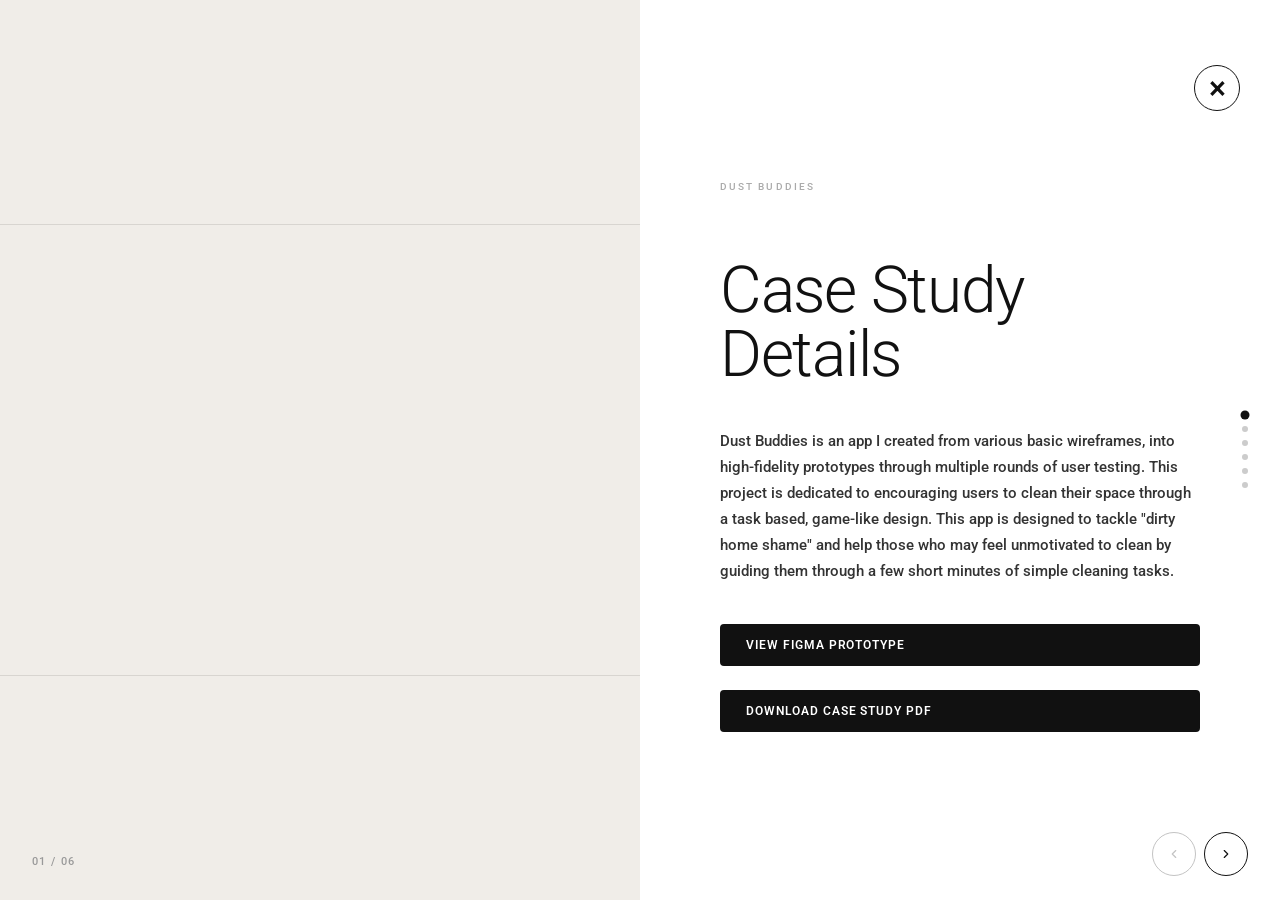
==== projects/Dust-Buddies-Project/index.html @ f3fc4894 "Allstate Firewall Commit" ====
﻿<!doctype html>
<html lang="en">
  <head>
    <meta charset="UTF-8">
    <meta name="viewport" content="width=device-width,initial-scale=1">
    <script>
      try {
        if (sessionStorage.getItem('pixelTransitionPending') === '1') {
          document.documentElement.classList.add('pixel-transition-preload');
        }
      } catch (e) {}
    </script>
    <meta
      name="description"
      content="Dust Buddies case study from Amodino, including background, UX insights, recommendations, and outcomes.">
    <link rel="icon" href="../../images/amodino-logo.svg">
    <link rel="preconnect" href="https://fonts.googleapis.com">
    <link rel="preconnect" href="https://fonts.gstatic.com" crossorigin>
    <link
      href="https://fonts.googleapis.com/css2?family=Luckiest+Guy&family=Roboto:wght@700&display=swap"
      rel="stylesheet">
    <link rel="stylesheet" href="../../stylesheet/styles.css">
    <title>Amodino - Dust Buddies Project</title>
  </head>
  <body>
    <a class="skip-link" href="#main-content">Skip to main content</a>
    <a class="slider-close-link" href="../" aria-label="Back to Projects" title="Back to Projects" role="button" data-pixel-transition>&times;</a>
    <main id="main-content">
      <h1 class="visually-hidden">Dust Buddies Case Study</h1>
      <div
        class="slider"
        role="region"
        aria-label="Dust Buddies case study slides"
        aria-roledescription="carousel"
      >
        <div class="slider__track" id="track">
          <div
            class="slide"
            role="group"
            aria-roledescription="slide"
            aria-label="1 of 6 — Case Study Details"
          >
            <div class="slide__image-wrap slide__image-wrap--stacked">
              <iframe style="border: 1px solid rgba(0, 0, 0, 0.1);" width="800" height="450" src="https://embed.figma.com/proto/ZQbw77EAyqKeBQ1HOKph7x/Dust-Buddies-Prototype---Final?scaling=scale-down&content-scaling=fixed&page-id=0%3A1&node-id=3-6&starting-point-node-id=3%3A6&show-proto-sidebar=1&embed-host=share" allowfullscreen></iframe>
            </div>
            <div class="slide__content">
              <p class="slide__label">Dust Buddies</p>
              <h2 class="slide__title">Case Study Details</h2>
              <p class="slide__body">
                Dust Buddies is an app I created from various basic wireframes, into high-fidelity prototypes through multiple rounds of user testing. This project is dedicated to encouraging users to clean their space through a task based, game-like design. This app is designed to tackle "dirty home shame" and help those who may feel unmotivated to clean by guiding them through a few short minutes of simple cleaning tasks.
              </p>
              <a href="https://www.figma.com/proto/ZQbw77EAyqKeBQ1HOKph7x/Dust-Buddies-Prototype---Final?node-id=0-1&t=NlIZAQnnsyARfOH1-1" target="_blank" rel="noopener" class="slide__download-btn">View Figma Prototype</a>
              <a href="../../downloads/DUST BUDDIES FINAL PROJECT.pdf" download class="slide__download-btn">Download Case Study PDF</a>
            </div>
          </div>
          <div
            class="slide"
            role="group"
            aria-roledescription="slide"
            aria-label="2 of 6 — Project Background"
          >
            <div class="slide__image-wrap slide__image-wrap--stacked">
              <img
                class="slide__image"
                src="../../images/Dust-Buddies.png"
                alt="Project Background"
                loading="lazy">
            </div>
            <div class="slide__content">
              <p class="slide__label">Dust Buddies</p>
              <h2 class="slide__title">Project Background</h2>
              <p class="slide__body">
                The main audience for this project are a younger audience between children and young adults who may suffer with ADHD, Autism, Depression, or those who are simply struggling with finding motivation to clean their living spaces.
Research goals focused on determining weak points in the user flow and the best placement for the second user flow to be based on feedback on the needs and preferences of the user for natural app growth and development.

              </p>
            </div>
          </div>
          <div
            class="slide"
            role="group"
            aria-roledescription="slide"
            aria-label="3 of 6 — Observations & Insights"
          >
            <div class="slide__image-wrap slide__image-wrap--stacked">
              <img
                class="slide__image"
                src="../../images/Dust-Buddies-Survey-Feedback-Before.png"
                alt="Before"
                loading="lazy">
              <img
                class="slide__image"
                src="../../images/Dust-Buddies-Survey-Feedback-After.png"
                alt="After"
                loading="lazy">
            </div>
            <div class="slide__content">
              <p class="slide__label">Dust Buddies</p>
              <h2 class="slide__title">Observations & Insights</h2>
              <p class="slide__body">
                Four types of user testing (Lynssa, Maze, Monitored, Unmonitored) have been performed to hone the user flow based on the natural needs of the user, so Dust Buddies can sit comfortably within their daily routine. Users tend to struggle with finding time and purpose to clean. 63.7% of users feel the effects of "Dirty Home Shame" when outsiders perceive their living space, yet only 45.5% of those users state that they don't clean as regularly as they would prefer due to factors like time or emotional burdens.
              </p>
            </div>
          </div>
          <div
            class="slide"
            role="group"
            aria-roledescription="slide"
            aria-label="4 of 6 — Recommendations"
          >
            <div class="slide__image-wrap slide__image-wrap--stacked">
              <img
                class="slide__image"
                src="../../images/DB-userFlow.png"
                alt="User Flow Diagram"
                loading="lazy">
            </div>
            <div class="slide__content">
              <p class="slide__label">Dust Buddies</p>
              <h2 class="slide__title">Recommendations</h2>
              <p class="slide__body">
                The app's flow and navigation has been designed to help the user feel engaged with the task. After multiple tests and surveys, the current design reduces confusion and removes distractions, letting the users focus on what they want to use the app for.
              </p>
            </div>
          </div>
          <div
            class="slide"
            role="group"
            aria-roledescription="slide"
            aria-label="5 of 6 — User Feedback"
          >
            <div class="slide__image-wrap">
              <img
                class="slide__image"
                src="../../images/Dust-Buddies-Affinity-Diagram.png"
                alt="User Feedback"
                loading="lazy">
            </div>
            <div class="slide__content">
              <p class="slide__label">Dust Buddies</p>
              <h2 class="slide__title">User Feedback</h2>
              <p class="slide__body">
                Text, layout, and navigation were all improved in small increments that made an incredible difference in the app's development. Users slowly discovered their preferences and needs were met overtime, which allowed Dust Buddies as a product to grow alongside the user's need.
              </p>
            </div>
          </div>
          <div
            class="slide"
            role="group"
            aria-roledescription="slide"
            aria-label="6 of 6 — Citations"
          >
            <div class="slide__image-wrap">
              <img class="slide__image" src="../../images/Dust Buddies Citations.png" alt="Citations" loading="lazy">
            </div>
            <div class="slide__content">
              <p class="slide__label">Dust Buddies</p>
              <h2 class="slide__title">Citations</h2>
              <p class="slide__body">
                <strong>All Character Figure Assets:</strong> Illustrated By Jessica Perlin<br><br><strong>Assets Used In The Background Image of Bathroom, Bedroom, and Kitchen:</strong> Dany Santos from Canva under Canva's Free Content License Agreement<br><br><strong>Photography of Bedroom:</strong> Photo by Monica Silvestre from Pexels: <a href="https://www.pexels.com/photo/photography-of-bedroom-1034584/" target="_blank" rel="noopener">https://www.pexels.com/photo/photography-of-bedroom-1034584/</a>
              </p>
            </div>
          </div>
        </div>
        <div
          class="slider__counter"
          aria-live="polite"
          aria-atomic="true"
          id="counter"
        >
          01 / 06
        </div>
<nav class="slider__nav" aria-label="Slider controls">
          <button
            class="slider__btn"
            id="prev"
            aria-label="Previous slide"
            disabled="disabled"
          >
            <svg
              width="14"
              height="14"
              viewBox="0 0 24 24"
              fill="none"
              aria-hidden="true"
            >
              <path
                d="M15 18l-6-6 6-6"
                stroke="currentColor"
                stroke-width="2"
                stroke-linecap="round"
                stroke-linejoin="round"
              />
            </svg>
          </button>
          <button class="slider__btn" id="next" aria-label="Next slide">
            <svg
              width="14"
              height="14"
              viewBox="0 0 24 24"
              fill="none"
              aria-hidden="true"
            >
              <path
                d="M9 18l6-6-6-6"
                stroke="currentColor"
                stroke-width="2"
                stroke-linecap="round"
                stroke-linejoin="round"
              />
            </svg>
          </button>
        </nav>
        <div
          class="slider__dots"
          role="tablist"
          aria-label="Slide indicators"
          id="dots"
        ></div>
      </div>
    </main>
    <script>
      (function () {
        const track = document.getElementById("track");
        const prev = document.getElementById("prev");
        const next = document.getElementById("next");
        const counter = document.getElementById("counter");
        const dotsEl = document.getElementById("dots");
        const slides = track.querySelectorAll(".slide");
        const total = slides.length;
        let current = 0;

        slides.forEach((_, i) => {
          const d = document.createElement("button");
          d.className = "slider__dot" + (i === 0 ? " active" : "");
          d.setAttribute("role", "tab");
          d.setAttribute("aria-label", "Go to product " + (i + 1));
          d.setAttribute("aria-selected", i === 0 ? "true" : "false");
          d.addEventListener("click", () => goTo(i));
          dotsEl.appendChild(d);
        });

        function pad(n) {
          return String(n).padStart(2, "0");
        }

        function goTo(index) {
          current = Math.max(0, Math.min(index, total - 1));
          track.style.transform = "translateX(-" + current * 100 + "%)";
          counter.textContent = pad(current + 1) + " / " + pad(total);
          prev.disabled = current === 0;
          next.disabled = current === total - 1;
          dotsEl.querySelectorAll(".slider__dot").forEach(function (d, i) {
            d.classList.toggle("active", i === current);
            d.setAttribute("aria-selected", i === current ? "true" : "false");
          });
          slides.forEach(function (s, i) {
            s.setAttribute("aria-hidden", i !== current ? "true" : "false");
          });
        }

        prev.addEventListener("click", () => goTo(current - 1));
        next.addEventListener("click", () => goTo(current + 1));

        var scrollCooldown = false;
        document.addEventListener(
          "wheel",
          function (e) {
            if (scrollCooldown) return;
            scrollCooldown = true;
            e.deltaY > 0 ? goTo(current + 1) : goTo(current - 1);
            setTimeout(function () {
              scrollCooldown = false;
            }, 800);
          },
          { passive: true },
        );

        document.addEventListener("keydown", function (e) {
          if (e.key === "ArrowDown" || e.key === "ArrowRight")
            goTo(current + 1);
          if (e.key === "ArrowUp" || e.key === "ArrowLeft") goTo(current - 1);
        });

        var touchStartX = 0;
        track.addEventListener(
          "touchstart",
          function (e) {
            touchStartX = e.touches[0].clientX;
          },
          { passive: true },
        );
        track.addEventListener("touchend", function (e) {
          var diff = touchStartX - e.changedTouches[0].clientX;
          if (Math.abs(diff) > 50)
            diff > 0 ? goTo(current + 1) : goTo(current - 1);
        });

        goTo(0);
      })();
    </script>
    <script defer="defer" src="https://cdn.jsdelivr.net/npm/gsap@3/dist/gsap.min.js"></script>
    <script defer="defer" src="../../script/pixel-transition.js"></script>
  </body>
</html>
---- stylesheet/styles.css ----
:root {
  --hoverEasing: cubic-bezier(0.23, 1, 0.32, 1);
  --returnEasing: cubic-bezier(0.445, 0.05, 0.55, 0.95);
  --focus-accent: #FFE256;
  --focus-accent-glow: rgba(255, 226, 86, 0.55);
}

html {
  overflow-x: hidden;
}

body {
  margin: 0px 0;
  font-family: "Roboto", sans-serif;
  font-size: 14px;
  font-weight: 500;
  background-color: #ffffff;
  overflow-x: hidden;
}

@keyframes universalFocusBounce {
  0% {
    transform: translateY(0) scale(1);
  }
  55% {
    transform: translateY(-2px) scale(1.015);
  }
  100% {
    transform: translateY(-1px) scale(1.01);
  }
}

a,
button,
input,
textarea,
select,
[tabindex] {
  transition: box-shadow 0.2s ease, transform 0.2s ease, outline-color 0.2s ease;
}

/* Unified keyboard focus style across the site */
a:focus-visible,
button:focus-visible,
input:focus-visible,
textarea:focus-visible,
select:focus-visible,
[tabindex]:focus-visible {
  outline: 2px solid var(--focus-accent);
  outline-offset: 2px;
  border-radius: 6px;
  animation: universalFocusBounce 0.24s ease-out;
  box-shadow: 0 0 0 2px #fff, 0 0 12px var(--focus-accent-glow);
  transform: translateY(-1px) scale(1.01);
}

@media (prefers-reduced-motion: reduce) {
  a:focus-visible,
  button:focus-visible,
  input:focus-visible,
  textarea:focus-visible,
  select:focus-visible,
  [tabindex]:focus-visible {
    animation: none;
    transform: none;
  }
}

img {
  display: block;
  max-width: 100%;
  height: auto;
}

.skip-link {
  position: absolute;
  left: 12px;
  top: -48px;
  z-index: 3000;
  padding: 10px 14px;
  border-radius: 8px;
  background: #000;
  color: #fff;
  text-decoration: none;
  font-weight: 700;
  transition: top 0.2s ease;
}

.skip-link:focus,
.skip-link:focus-visible {
  top: 12px;
}

/* Home page decorative background bubbles (visual only) */
.home-page {
  position: relative;
}

.home-page .home-bg-bubbles {
  position: fixed;
  inset: 0;
  z-index: 1;
  pointer-events: none;
  overflow: hidden;
}

.home-page .home-bg-bubbles .bubble-lane {
  display: block;
  position: absolute;
  left: var(--lane-x, 50%);
  bottom: -26vh;
  width: 0;
  height: 0;
  animation: bubbleRise var(--rise-duration, 16s) linear infinite;
  animation-delay: var(--delay, 0s);
  will-change: transform;
  contain: layout style;
}

.home-page .home-bg-bubbles .bubble {
  display: block;
  width: var(--size, 28px);
  height: var(--size, 28px);
  border-radius: 50%;
  background: transparent;
  border: var(--bubble-border-width, 3px) solid #000;
  opacity: 1;
  transform: translateX(-50%);
  animation: bubbleSway var(--sway-duration, 4s) ease-in-out infinite alternate;
  will-change: transform;
}

.home-page .home-bg-bubbles .bubble-lane:nth-child(1) {
  --lane-x: 6%;
  --size: 22px;
  --rise-duration: 12s;
  --sway-duration: 2.7s;
  --sway-start: 0vw;
  --sway-end: 8vw;
  --delay: -5s;
  --bubble-border-width: 2px;
}

.home-page .home-bg-bubbles .bubble-lane:nth-child(2) {
  --lane-x: 16%;
  --size: 32px;
  --rise-duration: 16s;
  --sway-duration: 3.6s;
  --sway-start: -2vw;
  --sway-end: 5vw;
  --delay: -9s;
  --bubble-border-width: 4px;
}

.home-page .home-bg-bubbles .bubble-lane:nth-child(3) {
  --lane-x: 27%;
  --size: 27px;
  --rise-duration: 13s;
  --sway-duration: 3.2s;
  --sway-start: -3vw;
  --sway-end: 4vw;
  --delay: -2s;
  --bubble-border-width: 3px;
}

.home-page .home-bg-bubbles .bubble-lane:nth-child(4) {
  --lane-x: 39%;
  --size: 40px;
  --rise-duration: 18s;
  --sway-duration: 4.4s;
  --sway-start: -2vw;
  --sway-end: 3vw;
  --delay: -7s;
  --bubble-border-width: 5px;
}

.home-page .home-bg-bubbles .bubble-lane:nth-child(5) {
  --lane-x: 51%;
  --size: 24px;
  --rise-duration: 14s;
  --sway-duration: 2.9s;
  --sway-start: -4vw;
  --sway-end: 4vw;
  --delay: -11s;
  --bubble-border-width: 2px;
}

.home-page .home-bg-bubbles .bubble-lane:nth-child(6) {
  --lane-x: 63%;
  --size: 34px;
  --rise-duration: 17s;
  --sway-duration: 4.1s;
  --sway-start: -3vw;
  --sway-end: 3vw;
  --delay: -3s;
  --bubble-border-width: 4px;
}

.home-page .home-bg-bubbles .bubble-lane:nth-child(7) {
  --lane-x: 74%;
  --size: 20px;
  --rise-duration: 11s;
  --sway-duration: 2.5s;
  --sway-start: -5vw;
  --sway-end: 2vw;
  --delay: -8s;
  --bubble-border-width: 2px;
}

.home-page .home-bg-bubbles .bubble-lane:nth-child(8) {
  --lane-x: 85%;
  --size: 30px;
  --rise-duration: 15s;
  --sway-duration: 3.4s;
  --sway-start: -4vw;
  --sway-end: 4vw;
  --delay: -1s;
  --bubble-border-width: 3px;
}

.home-page .home-bg-bubbles .bubble-lane:nth-child(9) {
  --lane-x: 94%;
  --size: 25px;
  --rise-duration: 12.5s;
  --sway-duration: 3s;
  --sway-start: -8vw;
  --sway-end: 0vw;
  --delay: -6s;
  --bubble-border-width: 4px;
}

.home-page .home-bg-bubbles .bubble-lane:nth-child(10) {
  --lane-x: 46%;
  --size: 46px;
  --rise-duration: 20s;
  --sway-duration: 4.8s;
  --sway-start: -2vw;
  --sway-end: 2vw;
  --delay: -10s;
  --bubble-border-width: 5px;
}

.home-page .header,
.home-page main,
.home-page footer {
  position: relative;
  z-index: 1;
}

.home-page .home-news-ticker {
  position: fixed;
  top: 0;
  left: 0;
  right: 0;
  z-index: 1700;
  display: flex;
  align-items: center;
  min-height: 36px;
  overflow: hidden;
  background: #000;
  color: #fff;
  border-bottom: 1px solid rgba(255, 255, 255, 0.18);
}

.home-page .home-news-ticker-track {
  display: inline-flex;
  align-items: center;
  gap: 2.75rem;
  white-space: nowrap;
  min-width: max-content;
  padding: 8px 0;
  font-family: "Roboto", sans-serif;
  font-size: 0.92rem;
  font-weight: 700;
  letter-spacing: 0.05em;
  text-transform: uppercase;
  animation: homeTickerScroll 32s linear infinite;
}

.home-page .home-news-ticker-track span::after {
  content: "//";
  margin-left: 2.75rem;
  opacity: 0.65;
}

.home-page footer {
  z-index: 1601;
}

.home-page #nav-home-hero-asset-root,
.home-page .nav-home-hero-asset {
  position: sticky !important;
  top: 0 !important;
  left: auto !important;
  right: auto !important;
}

.home-page .nav-home-hero-asset .nav-menu {
  position: fixed;
  inset: 65px 40px auto auto;
}

.home-page .nav-home-hero-asset .nav_logo-wrapper {
  position: fixed;
  inset: 52px auto auto 40px;
}

.nav_logo-wrapper img {
  display: block;
  width: 100%;
  height: auto;
}

.projects-page .nav-home-hero-asset .nav_logo-wrapper {
  width: 75px;
}

.home-page .testimonials-section,
.home-page .testimonials-slider-wrapper {
  position: relative;
  z-index: 1602;
}

@keyframes bubbleRise {
  from {
    transform: translateY(0);
    opacity: 0.65;
  }
  50% {
    opacity: 0.65;
  }
  to {
    transform: translateY(-136vh);
    opacity: 0;
  }
}

@keyframes bubbleSway {
  from {
    transform: translateX(calc(-50% + var(--sway-start, 0vw)));
  }
  to {
    transform: translateX(calc(-50% + var(--sway-end, 3vw)));
  }
}

@keyframes homeTickerScroll {
  from {
    transform: translateX(0);
  }
  to {
    transform: translateX(-50%);
  }
}

@media (prefers-reduced-motion: reduce) {
  .home-page .home-news-ticker-track {
    animation: none;
    transform: none;
  }

  .home-page .home-bg-bubbles .bubble-lane,
  .home-page .home-bg-bubbles .bubble {
    animation: none;
  }
}

@media (prefers-reduced-data: reduce) {
  .home-page .home-bg-bubbles {
    display: none;
  }

  .home-wave-track {
    animation: none;
  }
}

.title {
  font-family: "Luckiest Guy", sans-serif;
  font-size: 80px;
  font-weight: 700;
  color: #000000;
  text-align: center;
}

.subtitle{
  font-family: "Roboto", sans-serif;
  font-size: 30px;
  font-weight: 700;
  color: #000000;
  text-align: center;
}

p {
  line-height: 1.5em;
}

h1 + p, h2 + p, p + p {
  margin-top: 10px;
}









/* .nav-item{
  margin: 0px 0px 0px 40px;
}

.nav-link:hover{
  text-decoration: underline;
}
.active{
  text-decoration: underline;
}
*/


.hero {
  position: relative;
  max-width: 1400px;
  margin: 0 auto;
}

.hero-logo{
  position: absolute;
  width: 800px;
  z-index: -100;
}

.hero-txt{
  position: absolute;
  transform:translate(850px, 480px);
  z-index: 2;
  user-select: text;
  -webkit-user-select: text;
}

.about-section{
  margin-top: 35em;
}

.secondary-section{
  margin-top: 5px;
}

.sample-head{
  position: absolute;
  margin-top: 30px;
  text-align: left;
  transform:translate(-100px, -300px);
}

.sample-body{
  position: absolute;
  text-align: left;
  margin-top: 15px;
  transform:translate(-100px, -200px);
}

.img-pointer{
    position: absolute;
    transform:translate(-300px, 250px);
}

.second-head{
  position: absolute;
  margin-top: 30px;
  text-align: left;
  transform:translate(700px, -300px);
}

.second-body{
  position: absolute;
  text-align: left;
  margin-top: 15px;
  transform:translate(700px, -200px);

}

.img-pointer-2{
    position: absolute;
    transform:translate(300px, 250px);
}

.lrg-img-pointer{
    position: absolute;
    width: 200px;
    transform:translate(900px, 100px);
}

/* Desktop - screens 991px and above */

/* Small laptop - keep desktop look with slight scaling */
@media screen and (min-width: 992px) and (max-width: 1199px) {
  .hero-logo {
    width: 680px;
    transform: translate(40px, 0);
  }

  .hero-txt {
    transform: translate(650px, 430px);
  }

  .lrg-img-pointer {
    width: 160px;
    transform: translate(760px, 120px);
  }

  .about-section {
    margin-top: 31em;
  }
}


/* Tablet - screens 768px to 991px */
@media screen and (min-width: 768px) and (max-width: 991px) {
  .hero-logo{
    width: 500px;
    transform: translate(100px, 10px);
  }
  .hero-txt{
    transform:translate(300px, 330px);
  }

  .about-section{
    margin-top: 25em;
  }

  .img-pointer{
  transform:translate(-330px, -5px);
  }

.sample-head{
  position: absolute;
  text-align: center;
  transform:translate(-100px, -250px);
}

.sample-body{
  position: absolute;
  text-align: left;
  transform:translate(-100px, -150px);
}

  
.lrg-img-pointer{
    position: absolute;
    width: 100px;
    transform:translate(600px, 150px);
}
  }


  .second-head{
  transform:translate(600px, -300px);
}

.second-body{
  transform:translate(600px, -200px);
}



/* ── Pixel Page Transition ─────────────────────────────────────────────────── */
html.pixel-transition-preload body {
  opacity: 0;
}

#pixel-transition {
  position: fixed;
  inset: 0;
  z-index: 9999998;
  overflow: hidden;
  background: transparent;
  pointer-events: none;
}

#pixel-transition .px {
  position: absolute;
  border-radius: 50%;
  background-color: #000000;
  opacity: 1;
  will-change: transform, opacity;
}
/* Mobile - screens 400px to 767px */
@media screen and (min-width: 400px) and (max-width: 767px) {
  .hero-logo{
    width: 510px;
    transform: translate(-40px, 0px);
  }
  .hero-txt{
    transform:translate(200px, 320px);
    font-size: 20px;
  }

  .about-section{
    margin-top: 20em;
  }

  .secondary-section{
    padding-top: 30px;
  }

.sample-head{
  position: absolute;
  text-align: center;
  transform:translate(100px, -5px);
}

.sample-body{
  position: absolute;
  text-align: center;
  transform:translate(55px, 70px);
}
  .img-pointer{
    visibility: hidden;
  }

   .lrg-img-pointer{
    display: none;
  }

    .second-head{
  position: absolute;
  text-align: center;
  transform:translate(100px, -5px);
}

.second-body{
  position: absolute;
  text-align: center;
  transform:translate(55px, 70px);
}

.img-pointer-2{
    display: none;
}

}

/* Extra small screens - below 400px */
@media screen and (max-width: 399px) {
  .hero-logo{
    width: 250px;
    transform: translate(-60px, 0px);
  }
  .hero-txt{
    transform:translate(10px, 180px);
    font-size: 16px;
  }

  .about-section{
    margin-top: 18em;
  }

  .secondary-section{
    margin-top: 200px;
  }

  .sample-head{
    margin-top: 20px;
    font-size: 1.25rem;
  }

  .sample-body{
    margin-top: 10px;
    font-size: 0.9rem;
  }

  .img-pointer{
    visibility: hidden;
  }

   .lrg-img-pointer{
    display: none;
    visibility: hidden;
  }
}

.Cardcontainer {
  padding: 40px 80px;
  display: flex;
  flex-wrap: wrap;
  justify-content: center;
}

@media screen and (max-width: 767px) {
  .Cardcontainer {
    padding: 24px 16px;
  }
}

.card-wrap {
  margin: 10px;
  perspective: 1000px;
  cursor: pointer;
  border: none;
  background: none;
  padding: 0;
  text-decoration: none;
  display: inline-block;
}

.card-wrap:focus-visible {
  outline: 2px solid var(--focus-accent);
  outline-offset: 4px;
  border-radius: 10px;
  animation: universalFocusBounce 0.24s ease-out;
  box-shadow: 0 0 0 2px #fff, 0 0 12px var(--focus-accent-glow);
  transform: translateY(-1px) scale(1.01);
}

.card-wrap:hover .card {
  transition: 0.6s var(--hoverEasing), box-shadow 2s var(--hoverEasing);
  box-shadow:
    rgba(255, 255, 255, 0.2) 0 0 0px 5px,
    rgba(255, 255, 255, 1) 0 0 0 1px,
    rgba(0, 0, 0, 0.356) 0 30px 60px 0,
    inset #333 0 0 0 5px,
    inset rgb(255, 255, 255) 0 0 0 6px;
}

.card-wrap:hover .card-info {
  transform: translateY(0);
  transition: 0.6s var(--hoverEasing);
}

.card-wrap:hover .card-info p {
  opacity: 1;
  transition: 0.6s var(--hoverEasing);
}

.card-wrap:hover .card-info::after {
  transition: 5s var(--hoverEasing);
  opacity: 1;
  transform: translateY(0);
}

.card-wrap:hover .card-bg {
  transition: 0.6s var(--hoverEasing), opacity 5s var(--hoverEasing);
  opacity: 0.8;
}

.card {
  position: relative;
  flex: 0 0 240px;
  width: 240px;
  height: 320px;
  background-color: #333;
  overflow: hidden;
  border-radius: 10px;
  box-shadow:
    rgba(0, 0, 0, 0.356) 0 30px 60px 0,
    inset #333 0 0 0 5px,
    inset rgba(255, 255, 255, 0.5) 0 0 0 6px;
  transition: 1s var(--returnEasing);
  transform-style: preserve-3d;
  will-change: transform, box-shadow;
}

.card-bg {
  opacity: 0.5;
  position: absolute;
  width: 100%;
  height: 100%;
  padding: 20px;
  z-index: -5;
  background-repeat: no-repeat;
  background-position: center;
  background-size: cover;
  transition: 1s var(--returnEasing), opacity 5s 1s var(--returnEasing), transform 0.1s ease-out;
  pointer-events: none;
  will-change: opacity, transform;
}

.card-bg .card-bg-video {
  position: absolute;
  inset: 0;
  width: 100%;
  height: 100%;
  object-fit: cover;
}

.card-info {
  padding: 20px;
  position: absolute;
  bottom: 0;
  color: #fff;
  transform: translateY(40%);
  transition: 0.6s 1.6s cubic-bezier(0.215, 0.61, 0.355, 1);
  width: 100%;
  box-sizing: border-box;
  will-change: transform;
}

.card-info p {
  opacity: 0;
  text-shadow: rgba(0, 0, 0, 1) 0 2px 3px;
  transition: 0.6s 1.6s cubic-bezier(0.215, 0.61, 0.355, 1);
}

.card-info * {
  position: relative;
  z-index: 1;
}

.card-info::after {
  content: '';
  position: absolute;
  top: 0;
  left: 0;
  z-index: 0;
  width: 100%;
  height: 100%;
  background-image: linear-gradient(to bottom, transparent 0%, rgba(0, 0, 0, 0.6) 100%);
  background-blend-mode: overlay;
  opacity: 0;
  transform: translateY(100%);
  transition: 5s 1s var(--returnEasing);
}

.card-info h2 {
  font-family: "Roboto", sans-serif;
  font-size: 36px;
  font-weight: 700;
  text-shadow: rgba(0, 0, 0, 0.5) 0 10px 10px;
  margin: 0;
}

/* Projects page: lock cards into a clean 2x2 grid on md+ */
.project-card-grid .row {
  --bs-gutter-x: 0.35rem;
  --bs-gutter-y: 5.5rem;
}

.project-card-grid .card-wrap {
  width: 100%;
  max-width: 460px;
  margin: 0 auto;
}

.project-card-grid .card {
  width: 100%;
  height: auto;
  aspect-ratio: 3 / 4;
}


/* The Slider for the portfolio projects. All of them should be similar. This likely needs to be edited later */


/* ── Slider container ── */
.slider {
  position: relative;
  width: 100%;
  height: 100vh;
  overflow: hidden;
  background: #fff;
}

.slider-close-link {
  position: fixed !important;
  top: 65px !important;
  right: 40px !important;
  z-index: 99999 !important;
  width: 44px;
  height: 44px;
  display: inline-flex;
  align-items: center;
  justify-content: center;
  color: #111;
  font-size: 2rem;
  font-weight: 500;
  line-height: 1;
  text-decoration: none;
  border-radius: 50%;
  background: transparent;
  border: 1.5px solid #111;
  pointer-events: auto !important;
  transition: background 0.2s, color 0.2s;
}

.slider-close-link:hover {
  background: #111;
  color: #fff;
}

.slider-close-link:focus-visible {
  outline: 2px solid var(--focus-accent);
  outline-offset: 2px;
}

@media (max-width: 479px) {
  .slider-close-link {
    top: 55px !important;
    right: 30px !important;
  }
}

/* ── Track ── */
.slider__track {
  display: flex;
  height: 100%;
  transition: transform 0.7s cubic-bezier(0.77, 0, 0.175, 1);
  will-change: transform;
}

/* ── Individual slide ── */
.slide {
  flex: 0 0 100%;
  height: 100%;
  display: grid;
  grid-template-columns: 1fr 1fr;
}

/* ── Image side ── */
.slide__image-wrap {
  overflow: hidden;
  background: #f0ede8;
  display: flex;
  align-items: center;
  justify-content: center;
}

.slide__image-wrap--stacked {
  flex-direction: column;
  gap: 1rem;
  padding: 2rem;
}

.slide__image-wrap--stacked .slide__image {
  width: 100%;
  height: auto;
  object-fit: contain;
}

.slide__image {
  width: 100%;
  height: 100%;
  object-fit: cover;
  display: block;
}

/* ── Content side ── */
.slide__content {
  display: flex;
  flex-direction: column;
  justify-content: center;
  padding: 4rem 5rem;
  background: #fff;
}

.slide__label {
  font-size: 0.65rem;
  letter-spacing: 0.2em;
  text-transform: uppercase;
  color: #aaa;
  margin-bottom: 0.75rem;
}

.slide__title {
  font-size: clamp(2rem, 5vw, 4.5rem);
  font-weight: 300;
  color: #111;
  line-height: 1;
  margin-bottom: 2rem;
  letter-spacing: -0.02em;
}

.slide__body {
  font-size: 0.95rem;
  line-height: 1.7;
  color: #333;
  word-break: break-word;
  overflow-wrap: break-word;
}

.slide__body a {
  color: #111;
  word-break: break-all;
}

.slide__cta {
  display: inline-flex;
  align-items: center;
  gap: 0.5rem;
  font-size: 0.7rem;
  letter-spacing: 0.18em;
  text-transform: uppercase;
  color: #111;
  text-decoration: none;
  font-weight: 500;
}


.slide__cta:hover::after {
  transform: translateX(5px);
}

.slide__cta:focus-visible {
  outline: 2px solid var(--focus-accent);
  outline-offset: 4px;
  border-radius: 2px;
  animation: universalFocusBounce 0.24s ease-out;
  box-shadow: 0 0 0 2px #fff, 0 0 12px var(--focus-accent-glow);
  transform: translateY(-1px) scale(1.01);
}

/* Download button for project slides */
.slide__download-btn {
  display: inline-block;
  margin-top: 1.5rem;
  padding: 12px 24px;
  background: #111;
  color: #fff;
  text-decoration: none;
  font-size: 0.75rem;
  font-weight: 600;
  letter-spacing: 0.08em;
  text-transform: uppercase;
  border: 2px solid #111;
  border-radius: 4px;
  transition: all 0.3s ease-out;
  cursor: pointer;
}

.slide__download-btn:hover {
  background: #fff;
  color: #111;
  transform: translateY(-2px);
}

.slide__download-btn:focus-visible {
  outline: 2px solid var(--focus-accent);
  outline-offset: 4px;
  animation: universalFocusBounce 0.24s ease-out;
  box-shadow: 0 0 0 2px #fff, 0 0 12px var(--focus-accent-glow);
}
.slider__counter {
  position: absolute;
  bottom: 2rem;
  left: 2rem;
  font-size: 0.7rem;
  letter-spacing: 0.12em;
  color: #999;
}

/* ── Brand label ── */
.slider__brand {
  position: absolute;
  bottom: 2rem;
  left: 50%;
  transform: translateX(-50%);
  font-size: 0.6rem;
  letter-spacing: 0.25em;
  text-transform: uppercase;
  color: #ccc;
}

/* ── Nav arrows ── */
.slider__nav {
  position: absolute;
  bottom: 1.5rem;
  right: 2rem;
  display: flex;
  gap: 0.5rem;
}

.slider__btn {
  width: 44px;
  height: 44px;
  border: 1.5px solid #111;
  border-radius: 50%;
  background: transparent;
  cursor: pointer;
  display: flex;
  align-items: center;
  justify-content: center;
  color: #111;
  transition: background 0.2s, color 0.2s;
}

.slider__btn:hover {
  background: #111;
  color: #fff;
}

.slider__btn:focus-visible {
  outline: 2px solid var(--focus-accent);
  outline-offset: 2px;
  animation: universalFocusBounce 0.24s ease-out;
  box-shadow: 0 0 0 2px #fff, 0 0 12px var(--focus-accent-glow);
  transform: translateY(-1px) scale(1.01);
}

.slider__btn:disabled {
  opacity: 0.25;
  cursor: not-allowed;
}

/* ── Dot indicators ── */
.slider__dots {
  position: absolute;
  right: 2rem;
  top: 50%;
  transform: translateY(-50%);
  display: flex;
  flex-direction: column;
  gap: 0.5rem;
}

.slider__dot {
  width: 6px;
  height: 6px;
  border-radius: 50%;
  background: #ccc;
  border: none;
  padding: 0;
  cursor: pointer;
  transition: background 0.3s, transform 0.3s;
}

.slider__dot.active {
  background: #111;
  transform: scale(1.5);
}

.slider__dot:focus-visible {
  outline: 2px solid var(--focus-accent);
  outline-offset: 3px;
  animation: universalFocusBounce 0.24s ease-out;
  box-shadow: 0 0 0 2px #fff, 0 0 12px var(--focus-accent-glow);
  transform: translateY(-1px) scale(1.01);
}

/* ── Accessibility ── */
@media (prefers-reduced-motion: reduce) {
  .slider__track,
  .slide__cta::after,
  .slider__btn,
  .slider__dot {
    transition: none;
  }
}

/* ── Responsive ── */
@media (max-width: 700px) {
  .slide {
    grid-template-columns: 1fr;
    grid-template-rows: 60% 40%;
  }

  .slide__content {
    padding: 2rem;
  }

  .slide__title {
    font-size: 2.5rem;
  }
}






/*footer*/

.blinker{
  position: absolute;
  transform:translate(-50px, 80px);
  z-index: -5;
  width: 400px;
  max-width: 100vw;
}

.footer {
  background:#232a34;
	padding-bottom: 50px;
	padding-top: 120px;
  margin-top: 300px;
}

/* Mobile - push footer down on smaller screens */
@media screen and (max-width: 990px){
  .footer {
    margin-top: 220px;
  }

  .blinker{
  transform:translate(-80px, -20px);
  width: 450px;
}
}

@media screen and (max-width: 399px) {
  .footer {
    margin-top: 180px;
  }
}
.footer_menu {
	margin-bottom: 20px;
}
.footer_menu ul {
	list-style: none;
	padding-left: 0;
}
.footer_menu ul li{display: inline;}
.footer_menu ul li a {
	color:#fff;
	padding: 0 10px;
	-webkit-transition: 0.3s;
	transition: 0.3s;
}
.footer_menu ul li a:hover{color:#53d320;}

/*START FOOTER SOCIAL DESIGN*/
.footer_profile{margin-bottom:40px;}
.footer_profile ul{
list-style: outside none none;
margin: 0;
padding: 0
}
.footer_profile ul li{
display: inline-block;
}
@media only screen and (max-width:480px) { 
.footer_profile ul li{margin:2px;}
}
.footer_profile ul li a img{width:60px;}

.footer_profile ul li a {
	background: #358d12;
	width: 40px;
	height: 40px;
  display: flex;
  align-items: center;
  justify-content: center;
	text-align: center;
	margin-right: 5px;
	border-radius: 50%;
	line-height: 40px;
	box-sizing: border-box;
	text-decoration: none;
	-webkit-transition: .3s;
	transition: .3s;
	color: #fff;
}

.footer_profile ul li a .social-icon {
  width: 20px;
  height: 20px;
  fill: currentColor;
}
.footer_copyright {
    margin-bottom: 20px;
    text-transform: uppercase;
    font-size: 12px;
    font-family: 'Montserrat', sans-serif;
    font-weight: 600;
    color: #fff;
}

/* Rendering optimization for below-the-fold content. */
main section,
footer {
  content-visibility: auto;
  contain-intrinsic-size: 800px;
}

/* NAV HOME HERO: merged from standalone component */
.nav-home-hero-asset {
  isolation: isolate;
  position: relative;
  z-index: 2000;
  min-height: 160px;
}

.nav-home-hero-asset,
.nav-home-hero-asset * {
  box-sizing: border-box;
}

.nav-home-hero-asset .nav-menu,
.nav-home-hero-asset .close-menu,
.nav-home-hero-asset .full-menu-link,
.nav-home-hero-asset .full-menu-small-link,
.nav-home-hero-asset .sm-wrapper,
.nav-home-hero-asset .nav_logo-wrapper {
  touch-action: manipulation;
}

.nav-home-hero-asset .nav-menu {
  z-index: 2002;
  cursor: pointer;
  border: 0;
  background: transparent;
  width: 44px;
  height: 44px;
  padding: 0;
  display: inline-flex;
  align-items: center;
  justify-content: center;
  position: absolute;
  inset: 65px 40px auto auto;
}

.nav-home-hero-asset .menu-icon,
.nav-home-hero-asset .close-icon {
  display: block;
  width: 34px;
  height: 30px;
  fill: #000;
}

.nav-home-hero-asset .nav-menu:hover,
.nav-home-hero-asset .close-menu:hover {
  opacity: 0.6;
}

.nav-home-hero-asset .nav-menu:active,
.nav-home-hero-asset .close-menu:active {
  transform: scale(0.95);
}

.nav-home-hero-asset .nav_logo-wrapper {
  z-index: 2000;
  border-bottom-style: none;
  width: 150px;
  height: auto;
  margin-left: 0;
  position: absolute;
  inset: 52px auto auto 40px;
}

.nav-home-hero-asset .nav_logo-wrapper svg {
  display: block;
  width: 100%;
  height: auto;
}

.nav-home-hero-asset .full-menu-wrapper {
  z-index: 2001;
  background-color: #000;
  color: #fff;
  flex-direction: column;
  justify-content: space-between;
  align-items: center;
  min-height: 100vh;
  padding: 50px;
  display: flex;
  position: fixed;
  inset: 0;
  overflow: auto;
  opacity: 0;
  visibility: hidden;
  pointer-events: none;
  transform: translate3d(0, -100vh, 0);
  transition: transform 0.85s ease, opacity 0.3s ease;
}

.nav-home-hero-asset.is-menu-open .full-menu-wrapper {
  opacity: 1;
  visibility: visible;
  pointer-events: auto;
  transform: translate3d(0, 0, 0);
}

.nav-home-hero-asset .close-menu {
  z-index: 2004;
  cursor: pointer;
  border: 0;
  background: transparent;
  width: 44px;
  height: 44px;
  padding: 0;
  display: inline-flex;
  align-items: center;
  justify-content: center;
  position: absolute;
  inset: 65px 40px auto auto;
  pointer-events: auto;
}

.nav-home-hero-asset .close-icon {
  fill: #fff;
}

.nav-home-hero-asset .full-menu-link {
  color: #fff;
  text-align: center;
  margin-bottom: 15px;
  font-family: "Luckiest Guy", sans-serif;
  font-size: 66px;
  line-height: 66px;
  display: block;
  text-decoration: none;
  transition: color 0.3s ease;
}

.nav-home-hero-asset .full-menu-link:focus-visible {
  outline: 2px solid var(--focus-accent);
  outline-offset: 4px;
  animation: universalFocusBounce 0.24s ease-out;
  box-shadow: 0 0 0 2px #fff, 0 0 12px var(--focus-accent-glow);
  transform: translateY(-1px) scale(1.01);
}

/* Hover states for each menu link */
.nav-home-hero-asset #menu-links .full-menu-link:nth-child(1):hover {
  color: #FFE256; /* yellow */
}

.nav-home-hero-asset #menu-links .full-menu-link:nth-child(2):hover {
  color: #56E0FF; /* blue */
}

.nav-home-hero-asset #menu-links .full-menu-link:nth-child(3):hover {
  color: #FF56FC; /* pink */
}

.nav-home-hero-asset #menu-links .full-menu-link:nth-child(4):hover {
  color: #00AA00; /* green */
}

.nav-home-hero-asset #menu-links .full-menu-link:nth-child(5):hover {
  color: #FFE256; /* yellow */
}

.nav-home-hero-asset .full-menu-small-link {
  color: #fff;
  margin-top: 5px;
  display: block;
  text-decoration: none;
}

.nav-home-hero-asset .grey-txt {
  color: #8c8c8c;
}

.nav-home-hero-asset .full-menu-sm-wrapper {
  margin-top: 10px;
  margin-left: 20px;
}

.nav-home-hero-asset .sm-wrapper {
  margin-right: 10px;
  padding-right: 10px;
  display: inline-flex;
  align-items: center;
  justify-content: center;
  width: 44px;
  height: 44px;
  text-decoration: none;
  color: #fff;
}

.nav-home-hero-asset .sm-wrapper .fa {
  font-size: 24px;
  line-height: 1;
  color: #fff;
}

.nav-home-hero-asset .sm-wrapper .social-icon {
  width: 24px;
  height: 24px;
  fill: currentColor;
}

.nav-home-hero-asset .sm-wrapper:link,
.nav-home-hero-asset .sm-wrapper:visited,
.nav-home-hero-asset .sm-wrapper:focus {
  text-decoration: none;
  color: #fff;
}

.nav-home-hero-asset .sm-wrapper:hover,
.nav-home-hero-asset .sm-wrapper:focus-visible {
  color: #FFD700;
}

.nav-home-hero-asset .sm-wrapper:focus-visible {
  outline: 2px solid var(--focus-accent);
  outline-offset: 2px;
  border-radius: 6px;
  animation: universalFocusBounce 0.24s ease-out;
  box-shadow: 0 0 0 2px #fff, 0 0 12px var(--focus-accent-glow);
  transform: translateY(-1px) scale(1.01);
}

.nav-home-hero-asset .center {
  text-align: center;
}

.nav-home-hero-asset .hide {
  display: none;
}

.nav-home-hero-asset.is-menu-open .nav-menu {
  opacity: 0;
  pointer-events: none;
}

.nav-home-hero-asset.is-menu-open .nav_logo-wrapper {
  pointer-events: none;
}

@media (max-width: 991px) {
  .nav-home-hero-asset .full-menu-wrapper {
    padding-top: max(16px, env(safe-area-inset-top));
    padding-right: 20px;
    padding-left: 20px;
    padding-bottom: max(16px, env(safe-area-inset-bottom));
  }

  .nav-home-hero-asset .full-menu-sm-wrapper {
    gap: 12px;
  }
}

@media (max-width: 479px) {
  .nav-home-hero-asset .nav-menu,
  .nav-home-hero-asset .close-menu {
    top: 55px;
    right: 30px;
  }

  .nav-home-hero-asset .full-menu-wrapper {
    padding-top: 80px;
    padding-right: 16px;
    padding-left: 16px;
  }

  .nav-home-hero-asset .full-menu-link {
    font-size: 11.5vw;
    line-height: 12vw;
  }

  .nav-home-hero-asset .grey-txt {
    font-size: 18px;
    line-height: 24px;
  }

  .nav-home-hero-asset .nav_logo-wrapper {
    top: 42px;
  }
}

@media (prefers-reduced-motion: reduce) {
  .nav-home-hero-asset,
  .nav-home-hero-asset * {
    animation-duration: 0.01ms !important;
    animation-iteration-count: 1 !important;
    transition-duration: 0.01ms !important;
    scroll-behavior: auto !important;
  }

  .nav-home-hero-asset .full-menu-wrapper,
  .nav-home-hero-asset .full-menu-sm-wrapper,
  .nav-home-hero-asset #menu-toggle,
  .nav-home-hero-asset #menu-close,
  .nav-home-hero-asset #menu-links,
  .nav-home-hero-asset #menu-contact {
    transition-property: none !important;
  }
}

/* Visually hidden utility (accessible screen-reader-only text) */
.visually-hidden {
  position: absolute;
  width: 1px;
  height: 1px;
  padding: 0;
  margin: -1px;
  overflow: hidden;
  clip: rect(0, 0, 0, 0);
  white-space: nowrap;
  border: 0;
}

/* ============================================================
   Testimonials — scoped self-contained styles
   Extracted from Webflow shared CSS so the footer is unaffected
   ============================================================ */

/* Section layout: flex row, centred, capped at 800px */
.testimonials-section {
  display: flex;
  flex-direction: row-reverse; /* cards on left, text on right */
  justify-content: center;
  align-items: center;
  width: 95%;
  max-width: 900px;
  margin-top: 60px;
  margin-left: auto;
  margin-right: auto;
  overflow: visible; /* don't clip card spread animations */
  content-visibility: visible; /* opt out of main section paint containment so Swiper card animations aren't hard-clipped */
}

/* Heading + subtext column */
.testimonials-section .el-temoignage-txt-wrapper {
  width: 360px;
  margin-left: 80px; /* wider gap to clear card spread overflow */
}

/* Swiper stage — 389 px (555 × 0.7) */
.testimonials-section .swiper-slider-wrapper {
  flex: none;
  width: 389px;
  max-width: 100%;
  padding-right: 40px; /* buffer so background card spread doesn't bleed into text */
  box-sizing: content-box;
  overflow: visible; /* allow cards to animate past the wrapper edge without clipping */
}

/* Ensure Swiper internals don't clip active card tilt */
.testimonials-section .swiper,
.testimonials-section .swiper-wrapper,
.testimonials-section .swiper-slide {
  overflow: visible;
}

/* Swiper requires position:relative on each slide */
.testimonials-section .swiper-slide {
  position: relative;
}

.testimonials-section .swiper-slide.swiper-slide-active {
  perspective: 800px;
}

/* Card — white background; Swiper cards effect applies box-shadow / stacking */
.testimonials-section .el-temoignages-item {
  background-color: #fff;
  border-radius: 10px;
  position: relative;
  border: 1.5px solid #333;
  box-shadow: inset 0 0 0 1px rgba(0, 0, 0, 0.45);
  transform-style: preserve-3d;
  transition: transform 220ms ease-out;
  will-change: transform;
  overflow: hidden;
}

/* Photo area — 1:1 aspect ratio via padding-top trick */
.testimonials-section .el-temoignage-photo {
  background-color: #f7f5f2;
  padding-top: 100%;
  position: relative;
}

/* Photo image — absolutely fills the padding container */
.testimonials-section .abs-temoignage-img {
  object-fit: cover;
  width: 100%;
  height: 100%;
  position: absolute;
  inset: 0;
}

/* Caption row beneath the photo */
.testimonials-section .el-temoignages-caption {
  gap: 0;
  align-items: center;
  padding: 20px 25px 20px 20px;
  display: flex;
}

/* Round portrait thumbnail */
.testimonials-section .el-temoignages-portrait {
  display: none;
}

/* Quote text */
.testimonials-section .el-temoignage-rte p {
  margin-bottom: 0;
  font-size: 18px;
  line-height: 24px;
}

.testimonials-section .testimonial-card-title {
  margin: 0 0 8px;
  font-family: "Luckiest Guy", sans-serif;
  font-size: clamp(1.45rem, 1.1rem + 1vw, 1.95rem);
  line-height: 1.12;
  font-weight: 400;
  letter-spacing: 0.015em;
  color: #161616;
}

/* CTA link at the bottom of each card */
.testimonials-section .testimonial-cta {
  display: block;
  text-align: right;
  padding: 10px 20px 14px;
  font-family: "Roboto", sans-serif;
  font-size: 18px;
  font-weight: 700;
  color: #000;
  text-decoration: none;
  letter-spacing: 0.03em;
  transition: opacity 0.2s;
}
.testimonials-section .testimonial-cta:hover {
  opacity: 0.55;
}
.testimonials-section .testimonial-cta:focus-visible {
  outline: 2px solid var(--focus-accent);
  outline-offset: 2px;
  opacity: 1;
  animation: universalFocusBounce 0.24s ease-out;
  box-shadow: 0 0 0 2px #fff, 0 0 12px var(--focus-accent-glow);
  transform: translateY(-1px) scale(1.01);
}

/* Invisible prev / next click zones (Swiper cards navigation) */
.testimonials-section .swiper-prev {
  cursor: w-resize;
  background: transparent;
  border: 0;
  width: 50%;
  position: absolute;
  inset: 0 auto 0 0;
}
.testimonials-section .swiper-next {
  cursor: e-resize;
  background: transparent;
  border: 0;
  width: 50%;
  position: absolute;
  inset: 0 0 0 auto;
}
.testimonials-section .swiper-prev:focus-visible,
.testimonials-section .swiper-next:focus-visible {
  outline: 2px solid var(--focus-accent);
  outline-offset: 3px;
  animation: universalFocusBounce 0.24s ease-out;
  box-shadow: 0 0 0 2px #fff, 0 0 12px var(--focus-accent-glow);
  transform: translateY(-1px) scale(1.01);
}

/* Slide shadow overlay tint (Swiper cards effect) */
.testimonials-section .swiper-3d .swiper-slide-shadow {
  background: rgba(0, 0, 0, 0.1);
}

/* Typography — Amodino font system */
.testimonials-section .testimonials-text-wrapper h2 {
  font-family: "Luckiest Guy", sans-serif;
  font-size: 3.6rem;   /* ~58px — scaled ×1.5 to match enlarged carousel */
  line-height: 1.1;
  margin-top: 0;
  margin-bottom: 0.5em;
}
.testimonials-section .testimonials-text-wrapper p {
  font-family: "Roboto", sans-serif;
  font-size: 1.65rem;  /* ~26px — scaled ×1.5 to match */
  line-height: 1.5;
  margin: 0;
}
.testimonials-section .el-temoignage-rte,
.testimonials-section .el-temoignage-rte p,
.testimonials-section .el-temoignage-rte strong {
  font-family: "Roboto", sans-serif;
}

/* Pagination dots */
.testimonials-section .testimonials-pagination {
  position: static;
  margin-top: 14px;
  display: flex;
  align-items: center;
  justify-content: center;
  gap: 8px;
}
.testimonials-section .testimonials-pagination .swiper-pagination-bullet {
  width: 10px;
  height: 10px;
  border-radius: 50%;
  border: 1px solid currentColor;
  background: transparent;
  opacity: 0.5;
  margin: 0;
}
.testimonials-section .testimonials-pagination .swiper-pagination-bullet-active {
  background: currentColor;
  opacity: 1;
}

/* Responsive — tablet / mobile */
@media screen and (max-width: 767px) {
  .testimonials-section {
    text-align: center;
    flex-direction: column; /* stack vertically: text on top, cards below */
  }
  .testimonials-section .testimonials-text-wrapper h2 {
    font-size: 2.2rem;
    line-height: 1.15;
  }
  .testimonials-section .testimonials-text-wrapper p {
    font-size: 1.2rem;
    line-height: 1.45;
  }
  .testimonials-section .el-temoignages-caption {
    text-align: left;
  }
  .testimonials-section .testimonial-card-title {
    font-size: clamp(1.3rem, 1.08rem + 1.1vw, 1.6rem);
    line-height: 1.1;
  }
  .testimonials-section .el-temoignage-txt-wrapper {
    margin-top: 16px;
    margin-bottom: 20px;
    margin-left: 0; /* no side margin when stacked */
  }
}

@media screen and (max-width: 479px) {
  .testimonials-section {
    width: 90%;
  }
  .testimonials-section .testimonials-text-wrapper h2 {
    font-size: 1.8rem;
  }
  .testimonials-section .testimonials-text-wrapper p {
    font-size: 1rem;
  }
  .testimonials-section .el-temoignage-txt-wrapper {
    margin-top: 12px;
  }
  .testimonials-section .swiper-slider-wrapper {
    width: 95%;
    max-width: 95vw;
    overflow: visible;
  }
}

/* Home wave section: minimal decorative divider below testimonials */
.home-wave-section {
  position: relative;
  width: 100%;
  height: 360px;
  overflow: hidden;
}

.home-wave-svg {
  position: absolute;
  left: 0;
  top: -16px;
  display: block;
  width: 100%;
  height: calc(100% + 32px);
}

@media screen and (min-width: 1200px) {
  .home-wave-svg {
    top: -24px;
    height: calc(100% + 48px);
  }
}

.home-wave-track {
  animation: homeWaveRock 6s ease-in-out infinite alternate;
  will-change: transform;
}

.home-wave-track path {
  fill: none;
  stroke: #000;
  stroke-width: 120;
  stroke-linecap: round;
  stroke-linejoin: round;
}

@keyframes homeWaveRock {
  from { transform: translateX(180px); }
  to { transform: translateX(-180px); }
}

@media (prefers-reduced-motion: reduce) {
  .home-wave-track {
    animation: none;
  }

  .home-cta-section {
    opacity: 1;
    transform: none;
    transition: none;
  }
}

@media screen and (max-width: 767px) {
  .home-wave-section {
    height: 340px;
  }
}

/* Home CTA section below wave */
.home-cta-section {
  display: flex;
  justify-content: center;
  padding: 30px 20px 50px;
  opacity: 0;
  transform: translateY(28px);
  transition: opacity 420ms ease, transform 520ms cubic-bezier(0.215, 0.61, 0.355, 1);
}

.home-cta-section.is-revealed {
  opacity: 1;
  transform: translateY(0);
}

.home-cta-card {
  position: relative;
  width: min(760px, 100%);
  text-align: center;
  padding: 8px 0;
  display: flex;
  flex-direction: column;
  align-items: center;
  gap: 28px;
}

.home-cta-kicker {
  margin: 0;
  font-family: "Roboto", sans-serif;
  font-size: 0.95rem;
  font-weight: 700;
  letter-spacing: 0.08em;
  text-transform: uppercase;
}

.home-cta-card h2 {
  margin: 0;
  font-family: "Luckiest Guy", sans-serif;
  font-size: clamp(2rem, 4vw, 3rem);
  line-height: 1.1;
}

.home-cta-copy {
  margin: 0 auto;
  max-width: 60ch;
  font-family: "Roboto", sans-serif;
  font-size: 1.1rem;
  line-height: 1.5;
}

.home-cta-actions {
  margin-top: 0;
  display: flex;
  justify-content: center;
  gap: 12px;
  flex-wrap: wrap;
}

.home-cta-btn {
  display: inline-block;
  padding: 17px 27px;
  border-radius: 15px;
  border: 2px solid #000;
  text-decoration: none;
  font-family: "Roboto", sans-serif;
  font-size: 1.5rem;
  font-weight: 700;
  color: #000;
  transition: background-color 0.2s ease, color 0.2s ease, box-shadow 0.2s ease, transform 0.2s ease, outline-color 0.2s ease;
}

.home-cta-btn:hover {
  background: #000;
  color: #fff;
}

.home-cta-btn:focus-visible {
  outline: 2px solid var(--focus-accent);
  outline-offset: 2px;
  animation: universalFocusBounce 0.24s ease-out;
  box-shadow: 0 0 0 2px #fff, 0 0 12px var(--focus-accent-glow);
  transform: translateY(-1px) scale(1.01);
}

.home-cta-btn-primary {
  background: #358d12;
  color: #fff;
}

.home-cta-btn-secondary {
  background: #fff;
}

@media screen and (min-width: 768px) {
  .home-cta-section {
    margin-top: 80px;
  }

  .home-cta-card {
    width: min(900px, 100%);
    gap: 36px;
  }

  .home-cta-kicker {
    font-size: 1.2rem;
  }

  .home-cta-card h2 {
    font-size: clamp(2.8rem, 5vw, 3.9rem);
  }

  .home-cta-copy {
    font-size: 1.35rem;
    max-width: 64ch;
  }

  .home-cta-btn {
    font-size: 1.8rem;
    padding: 21px 39px;
  }
}

@media screen and (max-width: 767px) {
  .home-page header .container {
    position: relative;
    min-height: clamp(240px, 58vw, 360px);
    padding-left: 16px !important;
    padding-right: 16px !important;
  }

  .home-page header .hero-logo {
    position: relative;
    display: block;
    width: min(92vw, 420px);
    max-width: 100%;
    height: auto;
    margin: 16px auto 0;
    transform: none !important;
    padding-left: 0 !important;
    padding-right: 0 !important;
    padding-bottom: 0 !important;
    z-index: 0;
  }

  .home-page header .hero-txt {
    position: relative;
    transform: none !important;
    margin: 12px auto 0;
    text-align: center !important;
    font-size: clamp(1.05rem, 5vw, 1.45rem);
    max-width: 22ch;
  }

  .home-page .about-section {
    margin-top: 2.5rem;
  }

  .home-page .testimonials-section .el-temoignage-txt-wrapper {
    width: 100%;
    max-width: 34rem;
    padding-left: 10px;
    padding-right: 10px;
    box-sizing: border-box;
  }

  .home-page .testimonials-section .swiper-slider-wrapper {
    width: 100%;
    max-width: 420px;
    padding-right: 0;
    box-sizing: border-box;
  }

  .home-page header .lrg-img-pointer {
    display: none;
  }

  .home-cta-section {
    padding: 22px 16px 40px;
  }

  .home-cta-card {
    padding: 8px 0;
  }

  .home-cta-copy {
    font-size: 1rem;
  }
}

@media screen and (max-width: 399px) {
  .home-page header .container {
    min-height: 220px;
  }

  .home-page header .hero-logo {
    width: min(90vw, 300px);
  }

  .home-page header .hero-txt {
    font-size: 1rem;
  }

  .home-page .about-section {
    margin-top: 2rem;
  }
}

/* Contacts page form */
.contacts-page .contact-form-card {
  border: 0;
  border-radius: 0;
  background: transparent;
  padding: 0;
  box-shadow: none;
}

.contacts-page .contact-form-grid {
  display: grid;
  grid-template-columns: 1fr 1fr;
  gap: 14px;
}

.contacts-page .contact-field {
  display: flex;
  flex-direction: column;
  gap: 6px;
}

.contacts-page .contact-field-full {
  grid-column: 1 / -1;
}

.contacts-page .contact-field label {
  margin-top: 20px;
  font-family: "Roboto", sans-serif;
  font-weight: 700;
  font-size: 1rem;
}

.contacts-page .contact-field input,
.contacts-page .contact-field textarea {
  width: 100%;
  border: 0;
  border-bottom: 2px solid #000;
  border-radius: 0;
  padding: 12px 2px;
  font-family: "Roboto", sans-serif;
  font-size: 1rem;
  background: #f7f7f7;
}

.contacts-page .contact-field input:focus-visible,
.contacts-page .contact-field textarea:focus-visible {
  outline: 2px solid var(--focus-accent);
  outline-offset: 2px;
  animation: universalFocusBounce 0.24s ease-out;
  box-shadow: 0 0 0 2px #fff, 0 0 12px var(--focus-accent-glow);
  transform: translateY(-1px) scale(1.01);
}

.contacts-page .contact-form-actions {
  margin-top: 26px;
  display: flex;
  justify-content: center;
}

.contacts-page .contact-form-actions .home-cta-btn {
  padding: 14px 22px;
  font-size: 1.25rem;
}

.contacts-page .contact-form-note {
  margin: 12px 0 0;
  font-family: "Roboto", sans-serif;
  font-size: 0.95rem;
  font-weight: 700;
  text-align: center;
}

@media screen and (max-width: 767px) {
  .contacts-page .contact-form-grid {
    grid-template-columns: 1fr;
  }

  .contacts-page .contact-form-actions {
    justify-content: center;
  }
}

/* About page layout */
.about-page .about-intro-layout {
  margin-top: 0.25rem;
}

.about-page .about-photo-wrap {
  margin: 0;
}

.about-page .about-photo-stack {
  position: relative;
  min-height: clamp(360px, 56vw, 620px);
}

.about-page .about-photo-card {
  position: absolute;
  width: clamp(190px, 26vw, 300px);
  max-width: 72%;
  margin: 0;
  transition: transform 220ms ease;
}

.about-page .about-photo-card-a {
  left: 2%;
  top: 16%;
  transform: rotate(0deg);
  z-index: 3;
}

.about-page .about-photo-card-b {
  left: 28%;
  top: 7%;
  transform: rotate(-10deg);
  z-index: 2;
}

.about-page .about-photo-card-c {
  left: 14%;
  top: 34%;
  transform: rotate(8deg);
  z-index: 1;
}

.about-page .about-photo-placeholder {
  display: block;
  width: 100%;
  height: auto;
  border-radius: 6px;
  border: 0;
  background: #d3d8de;
}

.about-page .about-right-panel {
  text-align: left;
}

.about-page .about-intro-copy .subtitle,
.about-page .about-intro-copy .fs-5 {
  text-align: left;
}

.about-page .about-intro-copy .about-hi {
  font-family: "Luckiest Guy", sans-serif;
  font-size: clamp(2.4rem, 5vw + 0.8rem, 4.8rem);
  line-height: 0.95;
  letter-spacing: 0.01em;
  display: inline-flex;
  align-items: flex-start;
  gap: 0.04em;
}

.about-page .about-intro-copy .about-hi .about-hi-star {
  width: clamp(20px, 0.34em, 30px);
  height: auto;
  margin-top: 0.58em;
}

.about-page .about-faq {
  margin-top: 2.25rem;
}

.about-page .about-faq-title {
  font-family: "Luckiest Guy", cursive;
  font-size: clamp(1.5rem, 2vw + 1rem, 2.1rem);
  margin-bottom: 0.9rem;
}

.about-page .about-faq-item {
  border: 0;
  border-top: 3px dashed #000;
  border-radius: 0;
  padding: 0;
  background: transparent;
  margin-bottom: 12px;
  overflow: hidden;
}

.about-page .about-faq-item summary {
  cursor: pointer;
  font-family: "Roboto", sans-serif;
  font-weight: 700;
  font-size: 1.02rem;
  list-style: none;
  padding: 21px 44px 14px 16px;
  background: transparent;
  position: relative;
}

.about-page .about-faq-item summary::-webkit-details-marker {
  display: none;
}

.about-page .about-faq-item summary::after {
  content: "";
  position: absolute;
  right: 16px;
  top: 50%;
  width: 10px;
  height: 10px;
  border-right: 2px solid #232a34;
  border-bottom: 2px solid #232a34;
  transform: translateY(-62%) rotate(45deg);
  transition: transform 220ms ease;
}

.about-page .about-faq-item[open] summary::after {
  transform: translateY(-38%) rotate(225deg);
}

.about-page .about-faq-content {
  display: grid;
  grid-template-rows: 0fr;
  transition: grid-template-rows 240ms ease;
}

.about-page .about-faq-item[open] .about-faq-content {
  grid-template-rows: 1fr;
}

.about-page .about-faq-content > p {
  overflow: hidden;
}

.about-page .about-faq-item p {
  margin: 0;
  padding: 18px 16px 16px;
  font-family: "Roboto", sans-serif;
}

@media (prefers-reduced-motion: reduce) {
  .about-page .about-faq-item summary::after,
  .about-page .about-faq-content {
    transition: none;
  }
}

@media screen and (min-width: 992px) {
  .about-page .about-right-panel {
    max-width: 680px;
    margin-left: auto;
  }
}

@media screen and (max-width: 991px) {
  .about-page .about-photo-stack {
    min-height: 320px;
  }

  .about-page .about-photo-card {
    width: clamp(150px, 39vw, 240px);
  }
}

@media screen and (max-width: 575px) {
  .about-page .about-photo-stack {
    min-height: 0;
    display: grid;
    grid-template-columns: 1fr;
    gap: 14px;
  }

  .about-page .about-photo-card,
  .about-page .about-photo-card-a,
  .about-page .about-photo-card-b,
  .about-page .about-photo-card-c {
    position: relative;
    left: auto;
    top: auto;
    width: min(86vw, 360px);
    max-width: 100%;
    margin: 0 auto;
    transform: none;
  }
}
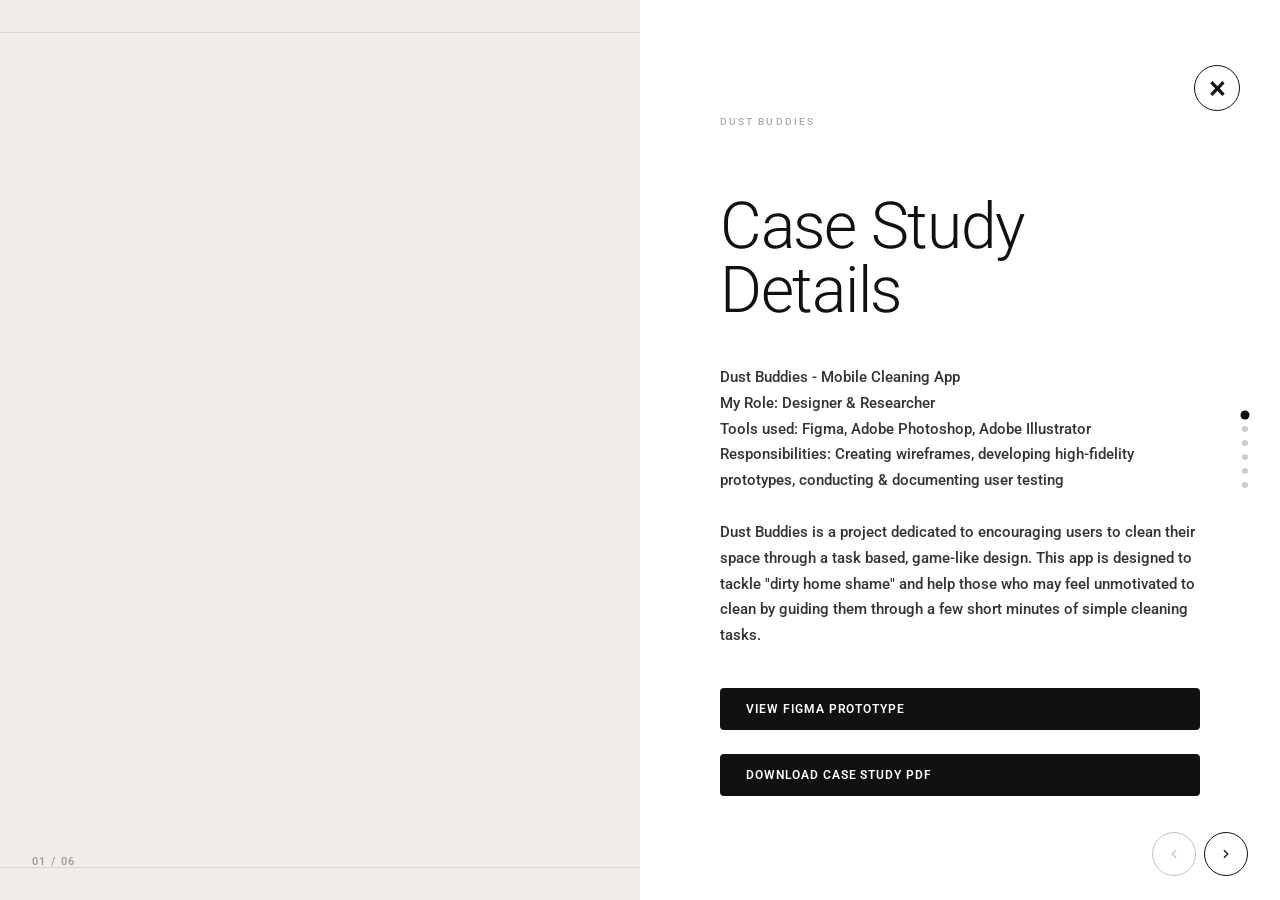
==== commit 4979674b: "Final Capstone" ====
--- a/projects/Dust-Buddies-Project/index.html
+++ b/projects/Dust-Buddies-Project/index.html
@@ -41,13 +41,19 @@
             aria-label="1 of 6 — Case Study Details"
           >
             <div class="slide__image-wrap slide__image-wrap--stacked">
-              <iframe style="border: 1px solid rgba(0, 0, 0, 0.1);" width="800" height="450" src="https://embed.figma.com/proto/ZQbw77EAyqKeBQ1HOKph7x/Dust-Buddies-Prototype---Final?scaling=scale-down&content-scaling=fixed&page-id=0%3A1&node-id=3-6&starting-point-node-id=3%3A6&show-proto-sidebar=1&embed-host=share" allowfullscreen></iframe>
+             <iframe style="border: 1px solid rgba(0, 0, 0, 0.1);" width="800" height="850" src="https://embed.figma.com/proto/MO5DEDVIXPo4sOqCu3qZRp/Dust-Buddies-Prototype---Portfolio-Project?node-id=3-6&p=f&scaling=scale-down&content-scaling=fixed&page-id=0%3A1&starting-point-node-id=3%3A6&embed-host=share" allowfullscreen></iframe>
             </div>
             <div class="slide__content">
               <p class="slide__label">Dust Buddies</p>
               <h2 class="slide__title">Case Study Details</h2>
               <p class="slide__body">
-                Dust Buddies is an app I created from various basic wireframes, into high-fidelity prototypes through multiple rounds of user testing. This project is dedicated to encouraging users to clean their space through a task based, game-like design. This app is designed to tackle "dirty home shame" and help those who may feel unmotivated to clean by guiding them through a few short minutes of simple cleaning tasks.
+                Dust Buddies - Mobile Cleaning App<br>
+                My Role: Designer & Researcher<br>
+                Tools used: Figma, Adobe Photoshop, Adobe Illustrator<br>
+                Responsibilities: Creating wireframes, developing high-fidelity prototypes, conducting & documenting user testing<br>
+                <br>Dust Buddies is a project dedicated to encouraging users to clean their space through a task based, 
+                game-like design. This app is designed to tackle "dirty home shame" and help those who may feel unmotivated to 
+                clean by guiding them through a few short minutes of simple cleaning tasks.
               </p>
               <a href="https://www.figma.com/proto/ZQbw77EAyqKeBQ1HOKph7x/Dust-Buddies-Prototype---Final?node-id=0-1&t=NlIZAQnnsyARfOH1-1" target="_blank" rel="noopener" class="slide__download-btn">View Figma Prototype</a>
               <a href="../../downloads/DUST BUDDIES FINAL PROJECT.pdf" download class="slide__download-btn">Download Case Study PDF</a>
@@ -62,16 +68,20 @@
             <div class="slide__image-wrap slide__image-wrap--stacked">
               <img
                 class="slide__image"
-                src="../../images/Dust-Buddies.png"
+                src="../../images/DB-userFlow.png"
                 alt="Project Background"
                 loading="lazy">
             </div>
             <div class="slide__content">
               <p class="slide__label">Dust Buddies</p>
-              <h2 class="slide__title">Project Background</h2>
-              <p class="slide__body">
-                The main audience for this project are a younger audience between children and young adults who may suffer with ADHD, Autism, Depression, or those who are simply struggling with finding motivation to clean their living spaces.
-Research goals focused on determining weak points in the user flow and the best placement for the second user flow to be based on feedback on the needs and preferences of the user for natural app growth and development.
+              <h2 class="slide__title">Initial Concepts & User Flow</h2>
+              <p class="slide__body">
+                The Situation: Many users struggle with maintaining a clean living space due to lack of motivation, time constraints, 
+                or emotional barriers. This often leads to feelings of "dirty home shame," where users feel embarrassed about the 
+                state of their environment but are unable to consistently take action to clean it. <br><br>
+                
+                The Approach: Similar to the way fitness apps break down workouts into small, achievable tasks to motivate users to exercise regularly, 
+                Dust Buddies aims to address this problem by providing a task-based, gamified approach to cleaning that encourages users to engage in short, manageable cleaning sessions.
 
               </p>
             </div>
@@ -96,9 +106,15 @@
             </div>
             <div class="slide__content">
               <p class="slide__label">Dust Buddies</p>
-              <h2 class="slide__title">Observations & Insights</h2>
-              <p class="slide__body">
-                Four types of user testing (Lynssa, Maze, Monitored, Unmonitored) have been performed to hone the user flow based on the natural needs of the user, so Dust Buddies can sit comfortably within their daily routine. Users tend to struggle with finding time and purpose to clean. 63.7% of users feel the effects of "Dirty Home Shame" when outsiders perceive their living space, yet only 45.5% of those users state that they don't clean as regularly as they would prefer due to factors like time or emotional burdens.
+              <h2 class="slide__title">Observations <br>& User Testing</h2>
+              <p class="slide__body">
+                Four types of user testing (Lynssa, Maze, Monitored, Unmonitored) have been performed 
+                to hone the user flow based on the natural needs of the user, so Dust Buddies can sit comfortably 
+                within their daily routine.<br><br>
+                
+                According to local research, Users tend to struggle with finding time and purpose to clean. 63.7% of 
+                users feel the effects of "Dirty Home Shame" when outsiders perceive their living space, yet only 45.5% 
+                of those users state that they don't clean as regularly as they would prefer due to factors like time or emotional burdens.
               </p>
             </div>
           </div>
@@ -108,28 +124,36 @@
             aria-roledescription="slide"
             aria-label="4 of 6 — Recommendations"
           >
+
+                      <div class="slide__image-wrap slide__image-wrap--stacked">
+              <img
+                class="slide__image"
+                src="../../images/Dust-Buddies-Lofi.png"
+                alt="Before"
+                loading="lazy">
+              <img
+                class="slide__image"
+                src="../../images/Dust-Buddies.png"
+                alt="After"
+                loading="lazy">
+            </div>
+            <div class="slide__content">
+              <p class="slide__label">Dust Buddies</p>
+              <h2 class="slide__title">Prototype Development</h2>
+              <p class="slide__body">
+                The app's flow and navigation needed to be reworked and refined to ensure it had been designed to help the user feel engaged with the task. 
+                After multiple tests and surveys, I was able to hone in on difficult areas of the user flow that were causing friction, and as a result, the current design reduces confusion and removes distractions, 
+                letting the users focus on what they want to use the app for.
+              </p>
+            </div>
+          </div>
+          <div
+            class="slide"
+            role="group"
+            aria-roledescription="slide"
+            aria-label="5 of 6 — User Feedback"
+          >
             <div class="slide__image-wrap slide__image-wrap--stacked">
-              <img
-                class="slide__image"
-                src="../../images/DB-userFlow.png"
-                alt="User Flow Diagram"
-                loading="lazy">
-            </div>
-            <div class="slide__content">
-              <p class="slide__label">Dust Buddies</p>
-              <h2 class="slide__title">Recommendations</h2>
-              <p class="slide__body">
-                The app's flow and navigation has been designed to help the user feel engaged with the task. After multiple tests and surveys, the current design reduces confusion and removes distractions, letting the users focus on what they want to use the app for.
-              </p>
-            </div>
-          </div>
-          <div
-            class="slide"
-            role="group"
-            aria-roledescription="slide"
-            aria-label="5 of 6 — User Feedback"
-          >
-            <div class="slide__image-wrap">
               <img
                 class="slide__image"
                 src="../../images/Dust-Buddies-Affinity-Diagram.png"
@@ -138,9 +162,16 @@
             </div>
             <div class="slide__content">
               <p class="slide__label">Dust Buddies</p>
-              <h2 class="slide__title">User Feedback</h2>
-              <p class="slide__body">
-                Text, layout, and navigation were all improved in small increments that made an incredible difference in the app's development. Users slowly discovered their preferences and needs were met overtime, which allowed Dust Buddies as a product to grow alongside the user's need.
+              <h2 class="slide__title">Results</h2>
+              <p class="slide__body">
+                Text, layout, and navigation were all improved in small increments that made an impactful
+                difference in the app's development. As a result of the overall development,  Users reported feeling more confident and satisfied with the app experience, noting that the improvements made it easier to navigate and engage with the cleaning tasks, 
+                ultimately helping them integrate Dust Buddies into their daily routines more seamlessly.<br><br>
+
+                This information gathered through the development phase allowed me to identify what worked well and what needed further refinement, 
+                which resulted in giving Dust Buddies a strong foundation for continued growth and user satisfaction.
+
+               
               </p>
             </div>
           </div>
--- a/stylesheet/styles.css
+++ b/stylesheet/styles.css
@@ -801,6 +801,7 @@
 .card-info p {
   opacity: 0;
   text-shadow: rgba(0, 0, 0, 1) 0 2px 3px;
+  max-width: 75ch;
   transition: 0.6s 1.6s cubic-bezier(0.215, 0.61, 0.355, 1);
 }
 
@@ -939,6 +940,43 @@
   object-fit: contain;
 }
 
+.slide__image-wrap--side-by-side {
+  flex-direction: row;
+  gap: 1rem;
+  padding: 1rem;
+}
+
+.slide__image-wrap--side-by-side .slide__image {
+  flex: 1;
+  width: 100%;
+  height: auto;
+  object-fit: contain;
+}
+
+/* Stack images vertically on tablets and phones */
+@media screen and (max-width: 991px) {
+  .slide__image-wrap--side-by-side {
+    flex-direction: column;
+    gap: 1rem;
+    padding: 1.5rem;
+  }
+
+  .slide__image-wrap--side-by-side .slide__image {
+    width: 100%;
+    max-height: 50vh;
+  }
+}
+
+@media screen and (max-width: 767px) {
+  .slide__image-wrap--side-by-side {
+    padding: 1rem;
+  }
+
+  .slide__image-wrap--side-by-side .slide__image {
+    max-height: 40vh;
+  }
+}
+
 .slide__image {
   width: 100%;
   height: 100%;
@@ -978,6 +1016,7 @@
   color: #333;
   word-break: break-word;
   overflow-wrap: break-word;
+  max-width: 75ch;
 }
 
 .slide__body a {
@@ -1264,6 +1303,7 @@
     font-family: 'Montserrat', sans-serif;
     font-weight: 600;
     color: #fff;
+    text-align: center;
 }
 
 /* Rendering optimization for below-the-fold content. */
@@ -1682,6 +1722,7 @@
   margin-bottom: 0;
   font-size: 18px;
   line-height: 24px;
+  max-width: 75ch;
 }
 
 .testimonials-section .testimonial-card-title {
@@ -1763,6 +1804,7 @@
   font-size: 1.65rem;  /* ~26px — scaled ×1.5 to match */
   line-height: 1.5;
   margin: 0;
+  max-width: 75ch;
 }
 .testimonials-section .el-temoignage-rte,
 .testimonials-section .el-temoignage-rte p,
@@ -2331,12 +2373,14 @@
 
 .about-page .about-faq-content > p {
   overflow: hidden;
+  max-width: 75ch;
 }
 
 .about-page .about-faq-item p {
   margin: 0;
   padding: 18px 16px 16px;
   font-family: "Roboto", sans-serif;
+  max-width: 75ch;
 }
 
 @media (prefers-reduced-motion: reduce) {
